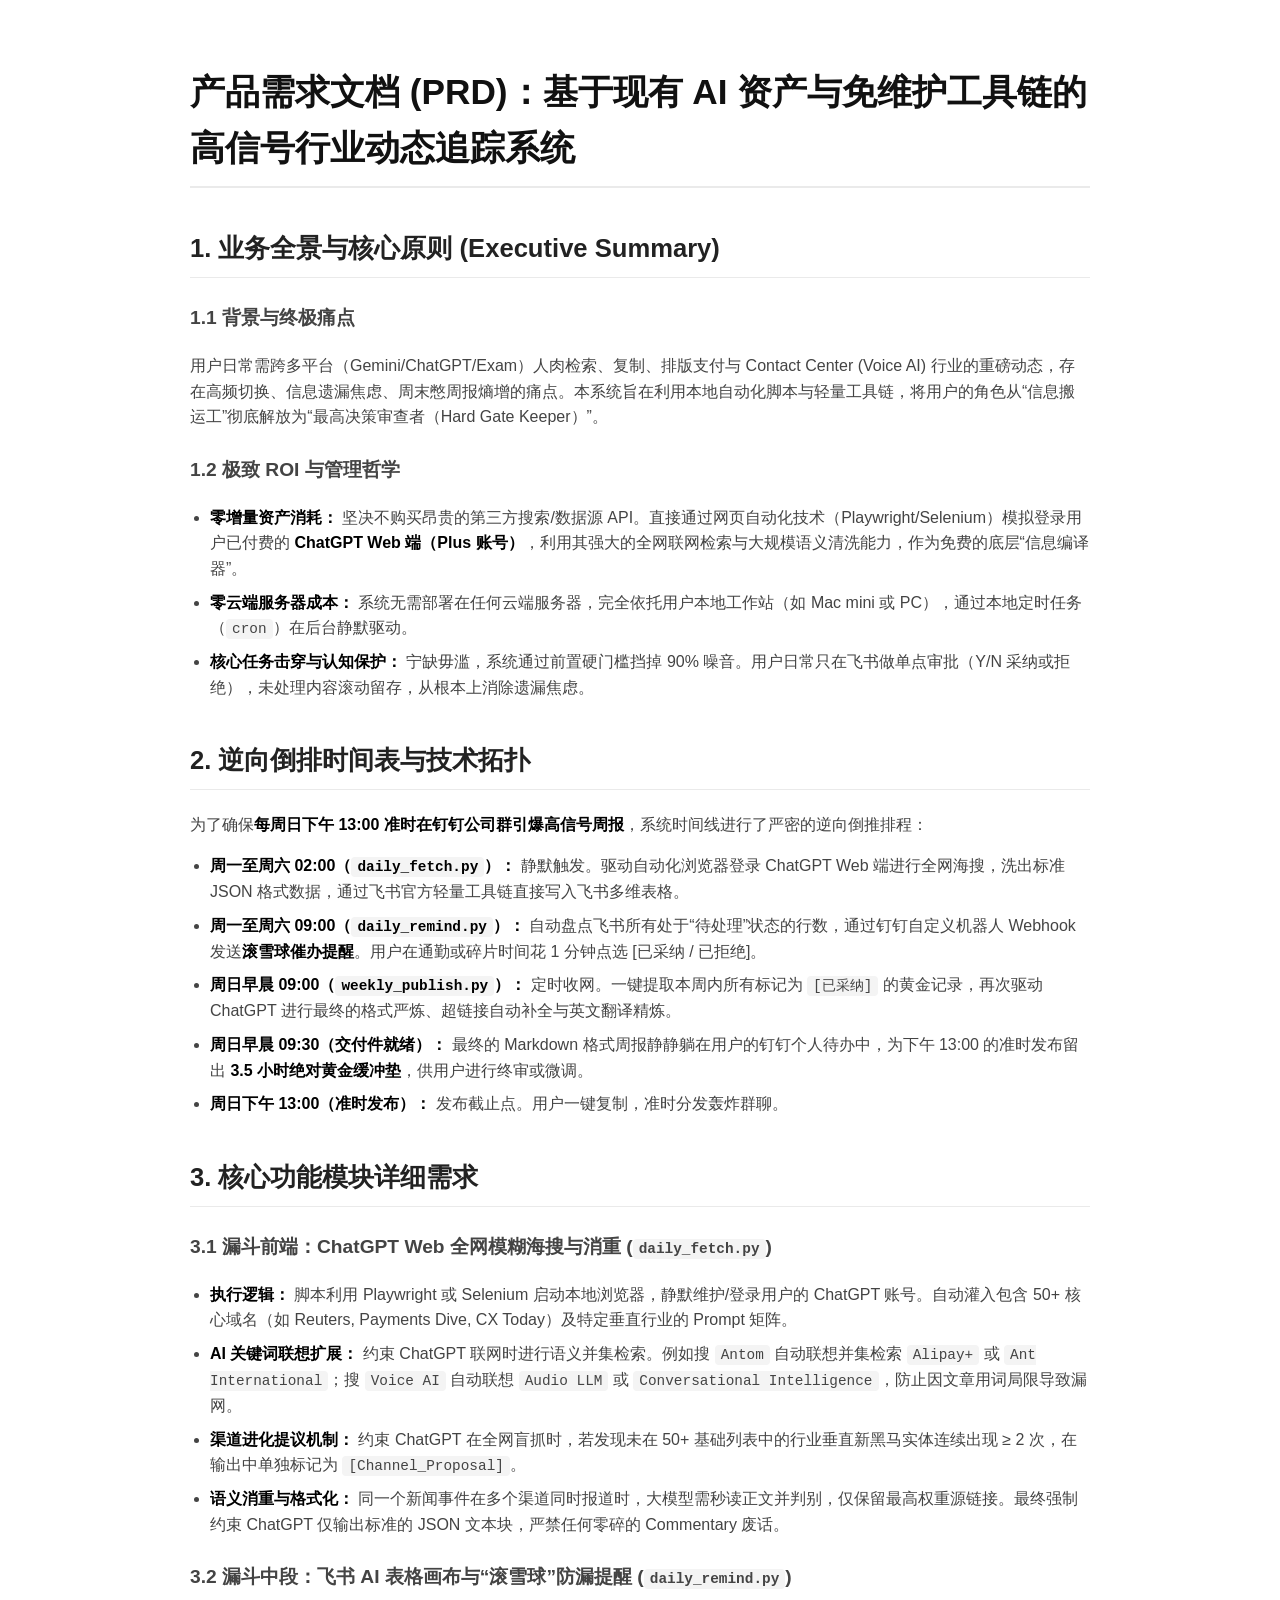
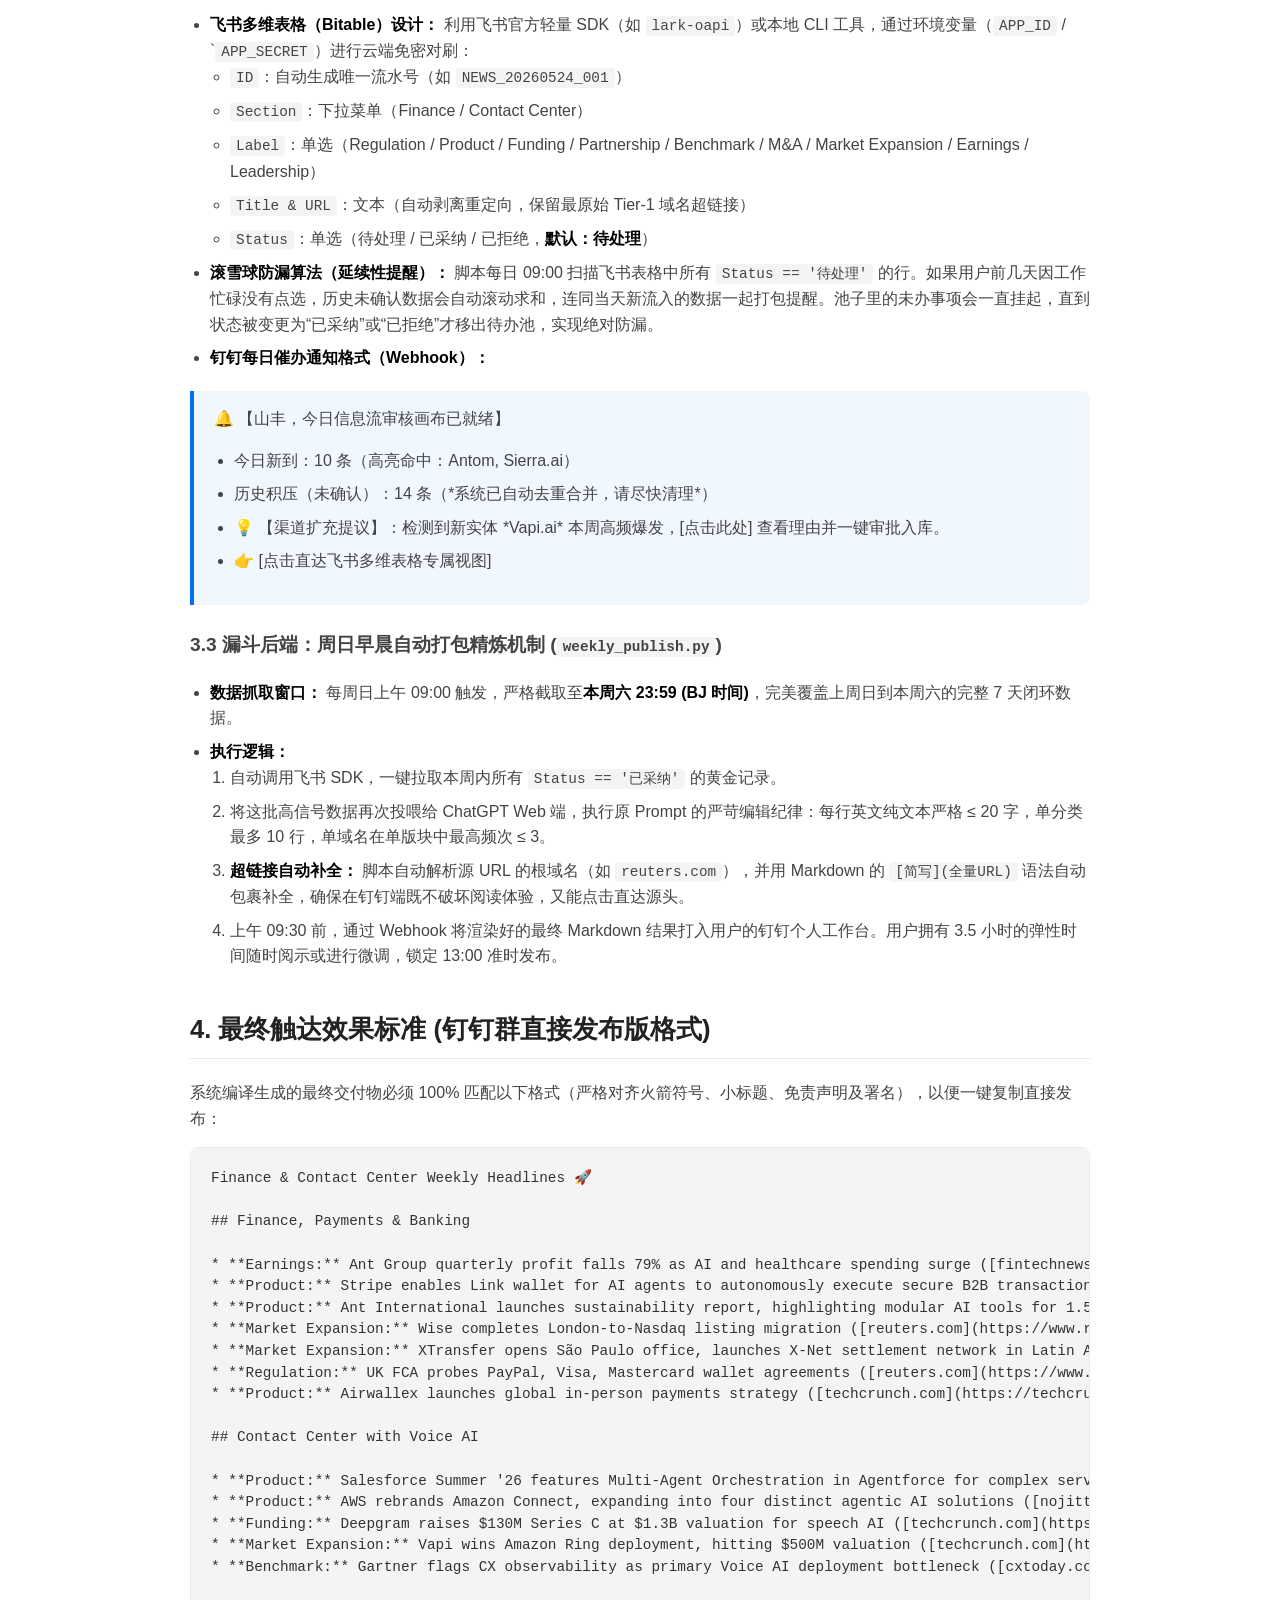
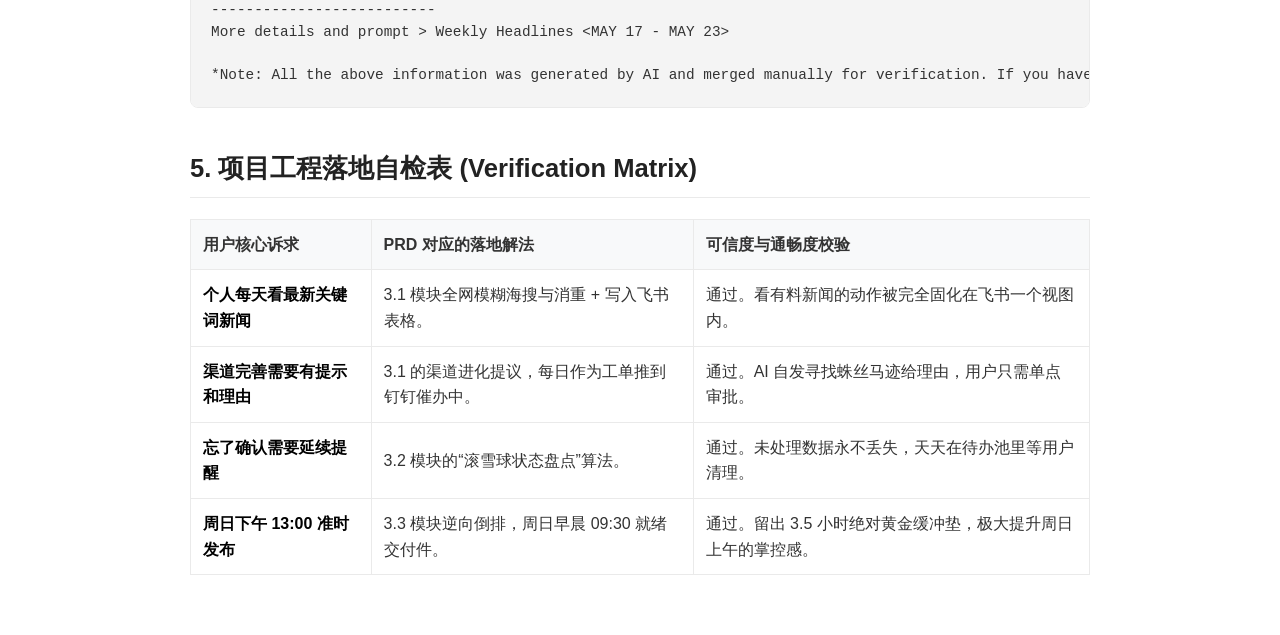
==== prd.html @ 80c6f2ec "Implement local settings dashboard" ====
<!DOCTYPE html>
<html lang="zh-CN">
<head>
    <meta charset="UTF-8">
    <meta name="viewport" content="width=device-width, initial-scale=1.0">
    <title>PRD - 高信号行业动态自动化追踪与精炼系统</title>
    <style>
        :root {
            --primary-color: #0070f3;
            --text-color: #333;
            --bg-color: #fafafa;
            --code-bg: #f4f4f4;
            --border-color: #eaeaea;
            --quote-bg: #f0f7ff;
            --quote-border: #0070f3;
        }
        body {
            font-family: -apple-system, BlinkMacSystemFont, "Segoe UI", Roboto, "Helvetica Neue", Arial, sans-serif;
            line-height: 1.6;
            color: var(--text-color);
            background-color: #fff;
            max-width: 900px;
            margin: 0 auto;
            padding: 40px 20px;
        }
        h1 {
            font-size: 2.2rem;
            border-bottom: 2px solid var(--border-color);
            padding-bottom: 10px;
            color: #111;
            margin-bottom: 30px;
        }
        h2 {
            font-size: 1.6rem;
            color: #222;
            margin-top: 40px;
            border-bottom: 1px solid var(--border-color);
            padding-bottom: 8px;
        }
        h3 {
            font-size: 1.2rem;
            color: #444;
            margin-top: 25px;
        }
        p, li {
            font-size: 1rem;
            color: #444;
        }
        ul, ol {
            padding-left: 20px;
        }
        li {
            margin-bottom: 8px;
        }
        code {
            font-family: Menlo, Monaco, Consolas, "Courier New", monospace;
            background-color: var(--code-bg);
            padding: 2px 6px;
            border-radius: 4px;
            font-size: 0.9rem;
        }
        pre {
            font-family: Menlo, Monaco, Consolas, "Courier New", monospace;
            background-color: var(--code-bg);
            padding: 20px;
            border-radius: 8px;
            overflow-x: auto;
            border: 1px solid var(--border-color);
            font-size: 0.9rem;
            line-height: 1.5;
        }
        blockquote {
            background: var(--quote-bg);
            border-left: 4px solid var(--quote-border);
            margin: 20px 0;
            padding: 15px 20px;
            border-radius: 0 8px 8px 0;
        }
        blockquote p {
            margin: 0;
            font-weight: 500;
        }
        table {
            width: 100%;
            border-collapse: collapse;
            margin: 20px 0;
        }
        th, td {
            border: 1px solid var(--border-color);
            padding: 12px;
            text-align: left;
        }
        th {
            background-color: #f8f9fa;
            font-weight: 600;
        }
        .highlight {
            font-weight: bold;
            color: #000;
        }
    </style>
</head>
<body>

    <h1>产品需求文档 (PRD)：基于现有 AI 资产与免维护工具链的高信号行业动态追踪系统</h1>

    <h2>1. 业务全景与核心原则 (Executive Summary)</h2>
    
    <h3>1.1 背景与终极痛点</h3>
    <p>用户日常需跨多平台（Gemini/ChatGPT/Exam）人肉检索、复制、排版支付与 Contact Center (Voice AI) 行业的重磅动态，存在高频切换、信息遗漏焦虑、周末憋周报熵增的痛点。本系统旨在利用本地自动化脚本与轻量工具链，将用户的角色从“信息搬运工”彻底解放为“最高决策审查者（Hard Gate Keeper）”。</p>
    
    <h3>1.2 极致 ROI 与管理哲学</h3>
    <ul>
        <li><span class="highlight">零增量资产消耗：</span> 坚决不购买昂贵的第三方搜索/数据源 API。直接通过网页自动化技术（Playwright/Selenium）模拟登录用户已付费的 <span class="highlight">ChatGPT Web 端（Plus 账号）</span>，利用其强大的全网联网检索与大规模语义清洗能力，作为免费的底层“信息编译器”。</li>
        <li><span class="highlight">零云端服务器成本：</span> 系统无需部署在任何云端服务器，完全依托用户本地工作站（如 Mac mini 或 PC），通过本地定时任务（<code>cron</code>）在后台静默驱动。</li>
        <li><span class="highlight">核心任务击穿与认知保护：</span> 宁缺毋滥，系统通过前置硬门槛挡掉 90% 噪音。用户日常只在飞书做单点审批（Y/N 采纳或拒绝），未处理内容滚动留存，从根本上消除遗漏焦虑。</li>
    </ul>

    <h2>2. 逆向倒排时间表与技术拓扑</h2>
    <p>为了确保<span class="highlight">每周日下午 13:00 准时在钉钉公司群引爆高信号周报</span>，系统时间线进行了严密的逆向倒推排程：</p>
    
    <ul>
        <li><span class="highlight">周一至周六 02:00（<code>daily_fetch.py</code>）：</span> 静默触发。驱动自动化浏览器登录 ChatGPT Web 端进行全网海搜，洗出标准 JSON 格式数据，通过飞书官方轻量工具链直接写入飞书多维表格。</li>
        <li><span class="highlight">周一至周六 09:00（<code>daily_remind.py</code>）：</span> 自动盘点飞书所有处于“待处理”状态的行数，通过钉钉自定义机器人 Webhook 发送<span class="highlight">滚雪球催办提醒</span>。用户在通勤或碎片时间花 1 分钟点选 [已采纳 / 已拒绝]。</li>
        <li><span class="highlight">周日早晨 09:00（<code>weekly_publish.py</code>）：</span> 定时收网。一键提取本周内所有标记为 <code>[已采纳]</code> 的黄金记录，再次驱动 ChatGPT 进行最终的格式严炼、超链接自动补全与英文翻译精炼。</li>
        <li><span class="highlight">周日早晨 09:30（交付件就绪）：</span> 最终的 Markdown 格式周报静静躺在用户的钉钉个人待办中，为下午 13:00 的准时发布留出 <span class="highlight">3.5 小时绝对黄金缓冲垫</span>，供用户进行终审或微调。</li>
        <li><span class="highlight">周日下午 13:00（准时发布）：</span> 发布截止点。用户一键复制，准时分发轰炸群聊。</li>
    </ul>

    <h2>3. 核心功能模块详细需求</h2>
    
    <h3>3.1 漏斗前端：ChatGPT Web 全网模糊海搜与消重 (<code>daily_fetch.py</code>)</h3>
    <ul>
        <li><span class="highlight">执行逻辑：</span> 脚本利用 Playwright 或 Selenium 启动本地浏览器，静默维护/登录用户的 ChatGPT 账号。自动灌入包含 50+ 核心域名（如 Reuters, Payments Dive, CX Today）及特定垂直行业的 Prompt 矩阵。</li>
        <li><span class="highlight">AI 关键词联想扩展：</span> 约束 ChatGPT 联网时进行语义并集检索。例如搜 <code>Antom</code> 自动联想并集检索 <code>Alipay+</code> 或 <code>Ant International</code>；搜 <code>Voice AI</code> 自动联想 <code>Audio LLM</code> 或 <code>Conversational Intelligence</code>，防止因文章用词局限导致漏网。</li>
        <li><span class="highlight">渠道进化提议机制：</span> 约束 ChatGPT 在全网盲抓时，若发现未在 50+ 基础列表中的行业垂直新黑马实体连续出现 &ge; 2 次，在输出中单独标记为 <code>[Channel_Proposal]</code>。</li>
        <li><span class="highlight">语义消重与格式化：</span> 同一个新闻事件在多个渠道同时报道时，大模型需秒读正文并判别，仅保留最高权重源链接。最终强制约束 ChatGPT 仅输出标准的 JSON 文本块，严禁任何零碎的 Commentary 废话。</li>
    </ul>

    <h3>3.2 漏斗中段：飞书 AI 表格画布与“滚雪球”防漏提醒 (<code>daily_remind.py</code>)</h3>
    <ul>
        <li><span class="highlight">飞书多维表格（Bitable）设计：</span> 利用飞书官方轻量 SDK（如 <code>lark-oapi</code>）或本地 CLI 工具，通过环境变量（<code>APP_ID</code> / `<code>APP_SECRET</code>）进行云端免密对刷：
            <ul>
                <li><code>ID</code>：自动生成唯一流水号（如 <code>NEWS_20260524_001</code>）</li>
                <li><code>Section</code>：下拉菜单（Finance / Contact Center）</li>
                <li><code>Label</code>：单选（Regulation / Product / Funding / Partnership / Benchmark / M&A / Market Expansion / Earnings / Leadership）</li>
                <li><code>Title & URL</code>：文本（自动剥离重定向，保留最原始 Tier-1 域名超链接）</li>
                <li><code>Status</code>：单选（待处理 / 已采纳 / 已拒绝，<span class="highlight">默认：待处理</span>）</li>
            </ul>
        </li>
        <li><span class="highlight">滚雪球防漏算法（延续性提醒）：</span> 脚本每日 09:00 扫描飞书表格中所有 <code>Status == '待处理'</code> 的行。如果用户前几天因工作忙碌没有点选，历史未确认数据会自动滚动求和，连同当天新流入的数据一起打包提醒。池子里的未办事项会一直挂起，直到状态被变更为“已采纳”或“已拒绝”才移出待办池，实现绝对防漏。</li>
        <li><span class="highlight">钉钉每日催办通知格式（Webhook）：</span></li>
    </ul>
    <blockquote>
        <p>🔔 【山丰，今日信息流审核画布已就绪】</p>
        <ul>
            <li>今日新到：10 条（高亮命中：Antom, Sierra.ai）</li>
            <li>历史积压（未确认）：14 条（*系统已自动去重合并，请尽快清理*）</li>
            <li>💡 【渠道扩充提议】：检测到新实体 *Vapi.ai* 本周高频爆发，[点击此处] 查看理由并一键审批入库。</li>
            <li>👉 [点击直达飞书多维表格专属视图]</li>
        </ul>
    </blockquote>

    <h3>3.3 漏斗后端：周日早晨自动打包精炼机制 (<code>weekly_publish.py</code>)</h3>
    <ul>
        <li><span class="highlight">数据抓取窗口：</span> 每周日上午 09:00 触发，严格截取至<span class="highlight">本周六 23:59 (BJ 时间)</span>，完美覆盖上周日到本周六的完整 7 天闭环数据。</li>
        <li><span class="highlight">执行逻辑：</span> 
            <ol>
                <li>自动调用飞书 SDK，一键拉取本周内所有 <code>Status == '已采纳'</code> 的黄金记录。</li>
                <li>将这批高信号数据再次投喂给 ChatGPT Web 端，执行原 Prompt 的严苛编辑纪律：每行英文纯文本严格 &le; 20 字，单分类最多 10 行，单域名在单版块中最高频次 &le; 3。</li>
                <li><span class="highlight">超链接自动补全：</span> 脚本自动解析源 URL 的根域名（如 <code>reuters.com</code>），并用 Markdown 的 <code>[简写](全量URL)</code> 语法自动包裹补全，确保在钉钉端既不破坏阅读体验，又能点击直达源头。</li>
                <li>上午 09:30 前，通过 Webhook 将渲染好的最终 Markdown 结果打入用户的钉钉个人工作台。用户拥有 3.5 小时的弹性时间随时阅示或进行微调，锁定 13:00 准时发布。</li>
            </ol>
        </li>
    </ul>

    <h2>4. 最终触达效果标准 (钉钉群直接发布版格式)</h2>
    <p>系统编译生成的最终交付物必须 100% 匹配以下格式（严格对齐火箭符号、小标题、免责声明及署名），以便一键复制直接发布：</p>
    
    <pre>
Finance & Contact Center Weekly Headlines 🚀

## Finance, Payments & Banking

* **Earnings:** Ant Group quarterly profit falls 79% as AI and healthcare spending surge ([fintechnews.hk](https://fintechnews.hk))
* **Product:** Stripe enables Link wallet for AI agents to autonomously execute secure B2B transactions ([linkedin.com](https://www.linkedin.com))
* **Product:** Ant International launches sustainability report, highlighting modular AI tools for 1.5M SMEs via WorldFirst ([forbes.com](https://www.forbes.com))
* **Market Expansion:** Wise completes London-to-Nasdaq listing migration ([reuters.com](https://www.reuters.com))
* **Market Expansion:** XTransfer opens São Paulo office, launches X-Net settlement network in Latin America ([businesswire.com](https://www.businesswire.com))
* **Regulation:** UK FCA probes PayPal, Visa, Mastercard wallet agreements ([reuters.com](https://www.reuters.com))
* **Product:** Airwallex launches global in-person payments strategy ([techcrunch.com](https://techcrunch.com))

## Contact Center with Voice AI

* **Product:** Salesforce Summer '26 features Multi-Agent Orchestration in Agentforce for complex service workflows ([salesforce.com](https://www.salesforce.com))
* **Product:** AWS rebrands Amazon Connect, expanding into four distinct agentic AI solutions ([nojitter.com](https://www.nojitter.com))
* **Funding:** Deepgram raises $130M Series C at $1.3B valuation for speech AI ([techcrunch.com](https://techcrunch.com))
* **Market Expansion:** Vapi wins Amazon Ring deployment, hitting $500M valuation ([techcrunch.com](https://techcrunch.com))
* **Benchmark:** Gartner flags CX observability as primary Voice AI deployment bottleneck ([cxtoday.com](https://www.cxtoday.com))

--------------------------
More details and prompt > Weekly Headlines &lt;MAY 17 - MAY 23&gt;

*Note: All the above information was generated by AI and merged manually for verification. If you have any suggestions or feedback, please feel free to contact me / @山丰/Franco at any time.*</pre>

    <h2>5. 项目工程落地自检表 (Verification Matrix)</h2>
    <table>
        <thead>
            <tr>
                <th>用户核心诉求</th>
                <th>PRD 对应的落地解法</th>
                <th>可信度与通畅度校验</th>
            </tr>
        </thead>
        <tbody>
            <tr>
                <td class="highlight">个人每天看最新关键词新闻</td>
                <td>3.1 模块全网模糊海搜与消重 + 写入飞书表格。</td>
                <td>通过。看有料新闻的动作被完全固化在飞书一个视图内。</td>
            </tr>
            <tr>
                <td class="highlight">渠道完善需要有提示和理由</td>
                <td>3.1 的渠道进化提议，每日作为工单推到钉钉催办中。</td>
                <td>通过。AI 自发寻找蛛丝马迹给理由，用户只需单点审批。</td>
            </tr>
            <tr>
                <td class="highlight">忘了确认需要延续提醒</td>
                <td>3.2 模块的“滚雪球状态盘点”算法。</td>
                <td>通过。未处理数据永不丢失，天天在待办池里等用户清理。</td>
            </tr>
            <tr>
                <td class="highlight">周日下午 13:00 准时发布</td>
                <td>3.3 模块逆向倒排，周日早晨 09:30 就绪交付件。</td>
                <td>通过。留出 3.5 小时绝对黄金缓冲垫，极大提升周日上午的掌控感。</td>
            </tr>
        </tbody>
    </table>

</body>
</html>
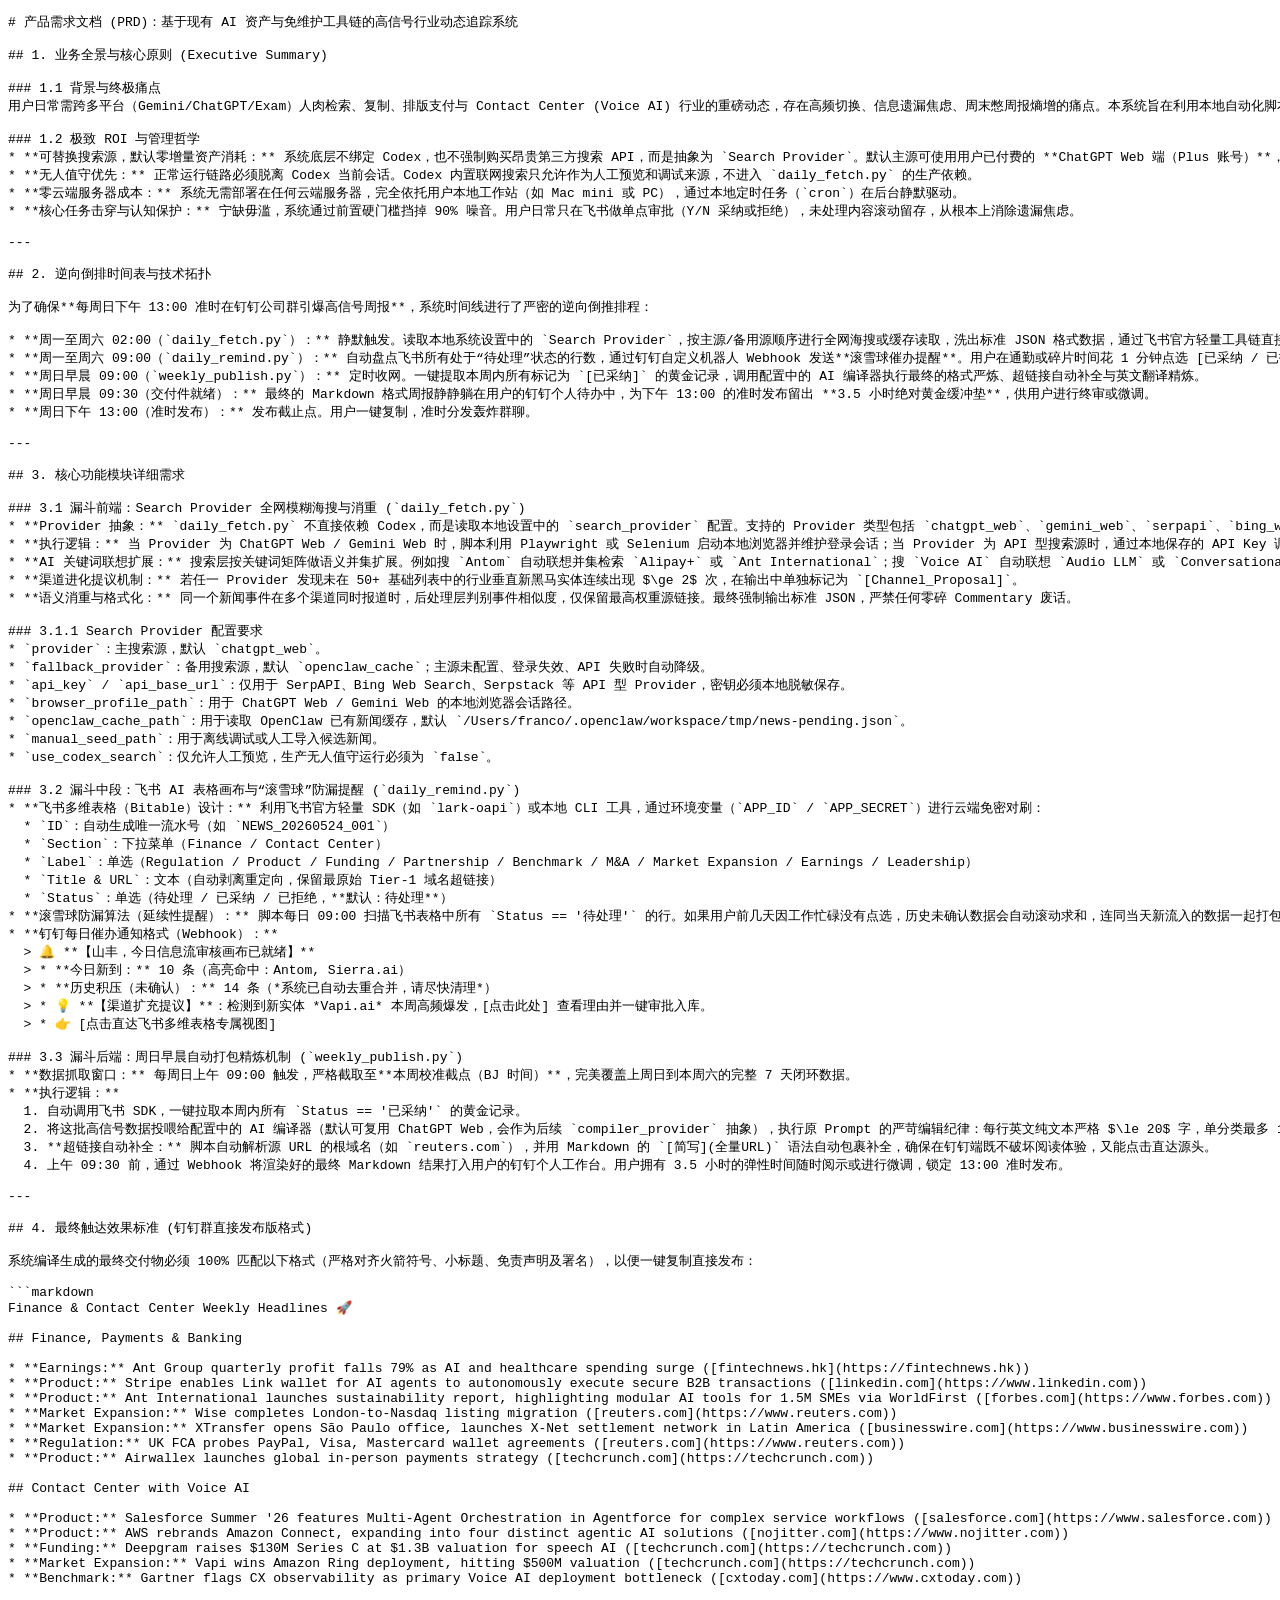
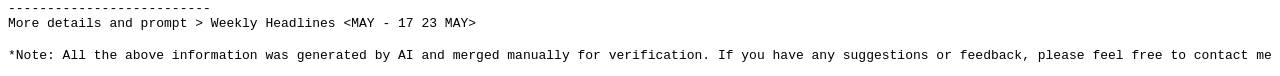
==== commit c265d08d: "Update PRD for search provider architecture" ====
--- a/prd.html
+++ b/prd.html
@@ -1,186 +1,81 @@
-<!DOCTYPE html>
-<html lang="zh-CN">
-<head>
-    <meta charset="UTF-8">
-    <meta name="viewport" content="width=device-width, initial-scale=1.0">
-    <title>PRD - 高信号行业动态自动化追踪与精炼系统</title>
-    <style>
-        :root {
-            --primary-color: #0070f3;
-            --text-color: #333;
-            --bg-color: #fafafa;
-            --code-bg: #f4f4f4;
-            --border-color: #eaeaea;
-            --quote-bg: #f0f7ff;
-            --quote-border: #0070f3;
-        }
-        body {
-            font-family: -apple-system, BlinkMacSystemFont, "Segoe UI", Roboto, "Helvetica Neue", Arial, sans-serif;
-            line-height: 1.6;
-            color: var(--text-color);
-            background-color: #fff;
-            max-width: 900px;
-            margin: 0 auto;
-            padding: 40px 20px;
-        }
-        h1 {
-            font-size: 2.2rem;
-            border-bottom: 2px solid var(--border-color);
-            padding-bottom: 10px;
-            color: #111;
-            margin-bottom: 30px;
-        }
-        h2 {
-            font-size: 1.6rem;
-            color: #222;
-            margin-top: 40px;
-            border-bottom: 1px solid var(--border-color);
-            padding-bottom: 8px;
-        }
-        h3 {
-            font-size: 1.2rem;
-            color: #444;
-            margin-top: 25px;
-        }
-        p, li {
-            font-size: 1rem;
-            color: #444;
-        }
-        ul, ol {
-            padding-left: 20px;
-        }
-        li {
-            margin-bottom: 8px;
-        }
-        code {
-            font-family: Menlo, Monaco, Consolas, "Courier New", monospace;
-            background-color: var(--code-bg);
-            padding: 2px 6px;
-            border-radius: 4px;
-            font-size: 0.9rem;
-        }
-        pre {
-            font-family: Menlo, Monaco, Consolas, "Courier New", monospace;
-            background-color: var(--code-bg);
-            padding: 20px;
-            border-radius: 8px;
-            overflow-x: auto;
-            border: 1px solid var(--border-color);
-            font-size: 0.9rem;
-            line-height: 1.5;
-        }
-        blockquote {
-            background: var(--quote-bg);
-            border-left: 4px solid var(--quote-border);
-            margin: 20px 0;
-            padding: 15px 20px;
-            border-radius: 0 8px 8px 0;
-        }
-        blockquote p {
-            margin: 0;
-            font-weight: 500;
-        }
-        table {
-            width: 100%;
-            border-collapse: collapse;
-            margin: 20px 0;
-        }
-        th, td {
-            border: 1px solid var(--border-color);
-            padding: 12px;
-            text-align: left;
-        }
-        th {
-            background-color: #f8f9fa;
-            font-weight: 600;
-        }
-        .highlight {
-            font-weight: bold;
-            color: #000;
-        }
-    </style>
-</head>
-<body>
+<!doctype html><html><head><meta charset="utf-8"><title>PRD</title></head><body><pre># 产品需求文档 (PRD)：基于现有 AI 资产与免维护工具链的高信号行业动态追踪系统
 
-    <h1>产品需求文档 (PRD)：基于现有 AI 资产与免维护工具链的高信号行业动态追踪系统</h1>
+## 1. 业务全景与核心原则 (Executive Summary)
 
-    <h2>1. 业务全景与核心原则 (Executive Summary)</h2>
-    
-    <h3>1.1 背景与终极痛点</h3>
-    <p>用户日常需跨多平台（Gemini/ChatGPT/Exam）人肉检索、复制、排版支付与 Contact Center (Voice AI) 行业的重磅动态，存在高频切换、信息遗漏焦虑、周末憋周报熵增的痛点。本系统旨在利用本地自动化脚本与轻量工具链，将用户的角色从“信息搬运工”彻底解放为“最高决策审查者（Hard Gate Keeper）”。</p>
-    
-    <h3>1.2 极致 ROI 与管理哲学</h3>
-    <ul>
-        <li><span class="highlight">零增量资产消耗：</span> 坚决不购买昂贵的第三方搜索/数据源 API。直接通过网页自动化技术（Playwright/Selenium）模拟登录用户已付费的 <span class="highlight">ChatGPT Web 端（Plus 账号）</span>，利用其强大的全网联网检索与大规模语义清洗能力，作为免费的底层“信息编译器”。</li>
-        <li><span class="highlight">零云端服务器成本：</span> 系统无需部署在任何云端服务器，完全依托用户本地工作站（如 Mac mini 或 PC），通过本地定时任务（<code>cron</code>）在后台静默驱动。</li>
-        <li><span class="highlight">核心任务击穿与认知保护：</span> 宁缺毋滥，系统通过前置硬门槛挡掉 90% 噪音。用户日常只在飞书做单点审批（Y/N 采纳或拒绝），未处理内容滚动留存，从根本上消除遗漏焦虑。</li>
-    </ul>
+### 1.1 背景与终极痛点
+用户日常需跨多平台（Gemini/ChatGPT/Exam）人肉检索、复制、排版支付与 Contact Center (Voice AI) 行业的重磅动态，存在高频切换、信息遗漏焦虑、周末憋周报熵增的痛点。本系统旨在利用本地自动化脚本与轻量工具链，将用户的角色从“信息搬运工”彻底解放为“最高决策审查者（Hard Gate Keeper）”。
 
-    <h2>2. 逆向倒排时间表与技术拓扑</h2>
-    <p>为了确保<span class="highlight">每周日下午 13:00 准时在钉钉公司群引爆高信号周报</span>，系统时间线进行了严密的逆向倒推排程：</p>
-    
-    <ul>
-        <li><span class="highlight">周一至周六 02:00（<code>daily_fetch.py</code>）：</span> 静默触发。驱动自动化浏览器登录 ChatGPT Web 端进行全网海搜，洗出标准 JSON 格式数据，通过飞书官方轻量工具链直接写入飞书多维表格。</li>
-        <li><span class="highlight">周一至周六 09:00（<code>daily_remind.py</code>）：</span> 自动盘点飞书所有处于“待处理”状态的行数，通过钉钉自定义机器人 Webhook 发送<span class="highlight">滚雪球催办提醒</span>。用户在通勤或碎片时间花 1 分钟点选 [已采纳 / 已拒绝]。</li>
-        <li><span class="highlight">周日早晨 09:00（<code>weekly_publish.py</code>）：</span> 定时收网。一键提取本周内所有标记为 <code>[已采纳]</code> 的黄金记录，再次驱动 ChatGPT 进行最终的格式严炼、超链接自动补全与英文翻译精炼。</li>
-        <li><span class="highlight">周日早晨 09:30（交付件就绪）：</span> 最终的 Markdown 格式周报静静躺在用户的钉钉个人待办中，为下午 13:00 的准时发布留出 <span class="highlight">3.5 小时绝对黄金缓冲垫</span>，供用户进行终审或微调。</li>
-        <li><span class="highlight">周日下午 13:00（准时发布）：</span> 发布截止点。用户一键复制，准时分发轰炸群聊。</li>
-    </ul>
+### 1.2 极致 ROI 与管理哲学
+* **可替换搜索源，默认零增量资产消耗：** 系统底层不绑定 Codex，也不强制购买昂贵第三方搜索 API，而是抽象为 `Search Provider`。默认主源可使用用户已付费的 **ChatGPT Web 端（Plus 账号）**，通过 Playwright/Selenium 维护本地浏览器会话；备用源可使用 Gemini Web、OpenClaw 既有缓存、手工种子文件，或在未来按需接入 SerpAPI / Bing Web Search / Serpstack 等付费 API。
+* **无人值守优先：** 正常运行链路必须脱离 Codex 当前会话。Codex 内置联网搜索只允许作为人工预览和调试来源，不进入 `daily_fetch.py` 的生产依赖。
+* **零云端服务器成本：** 系统无需部署在任何云端服务器，完全依托用户本地工作站（如 Mac mini 或 PC），通过本地定时任务（`cron`）在后台静默驱动。
+* **核心任务击穿与认知保护：** 宁缺毋滥，系统通过前置硬门槛挡掉 90% 噪音。用户日常只在飞书做单点审批（Y/N 采纳或拒绝），未处理内容滚动留存，从根本上消除遗漏焦虑。
 
-    <h2>3. 核心功能模块详细需求</h2>
-    
-    <h3>3.1 漏斗前端：ChatGPT Web 全网模糊海搜与消重 (<code>daily_fetch.py</code>)</h3>
-    <ul>
-        <li><span class="highlight">执行逻辑：</span> 脚本利用 Playwright 或 Selenium 启动本地浏览器，静默维护/登录用户的 ChatGPT 账号。自动灌入包含 50+ 核心域名（如 Reuters, Payments Dive, CX Today）及特定垂直行业的 Prompt 矩阵。</li>
-        <li><span class="highlight">AI 关键词联想扩展：</span> 约束 ChatGPT 联网时进行语义并集检索。例如搜 <code>Antom</code> 自动联想并集检索 <code>Alipay+</code> 或 <code>Ant International</code>；搜 <code>Voice AI</code> 自动联想 <code>Audio LLM</code> 或 <code>Conversational Intelligence</code>，防止因文章用词局限导致漏网。</li>
-        <li><span class="highlight">渠道进化提议机制：</span> 约束 ChatGPT 在全网盲抓时，若发现未在 50+ 基础列表中的行业垂直新黑马实体连续出现 &ge; 2 次，在输出中单独标记为 <code>[Channel_Proposal]</code>。</li>
-        <li><span class="highlight">语义消重与格式化：</span> 同一个新闻事件在多个渠道同时报道时，大模型需秒读正文并判别，仅保留最高权重源链接。最终强制约束 ChatGPT 仅输出标准的 JSON 文本块，严禁任何零碎的 Commentary 废话。</li>
-    </ul>
+---
 
-    <h3>3.2 漏斗中段：飞书 AI 表格画布与“滚雪球”防漏提醒 (<code>daily_remind.py</code>)</h3>
-    <ul>
-        <li><span class="highlight">飞书多维表格（Bitable）设计：</span> 利用飞书官方轻量 SDK（如 <code>lark-oapi</code>）或本地 CLI 工具，通过环境变量（<code>APP_ID</code> / `<code>APP_SECRET</code>）进行云端免密对刷：
-            <ul>
-                <li><code>ID</code>：自动生成唯一流水号（如 <code>NEWS_20260524_001</code>）</li>
-                <li><code>Section</code>：下拉菜单（Finance / Contact Center）</li>
-                <li><code>Label</code>：单选（Regulation / Product / Funding / Partnership / Benchmark / M&A / Market Expansion / Earnings / Leadership）</li>
-                <li><code>Title & URL</code>：文本（自动剥离重定向，保留最原始 Tier-1 域名超链接）</li>
-                <li><code>Status</code>：单选（待处理 / 已采纳 / 已拒绝，<span class="highlight">默认：待处理</span>）</li>
-            </ul>
-        </li>
-        <li><span class="highlight">滚雪球防漏算法（延续性提醒）：</span> 脚本每日 09:00 扫描飞书表格中所有 <code>Status == '待处理'</code> 的行。如果用户前几天因工作忙碌没有点选，历史未确认数据会自动滚动求和，连同当天新流入的数据一起打包提醒。池子里的未办事项会一直挂起，直到状态被变更为“已采纳”或“已拒绝”才移出待办池，实现绝对防漏。</li>
-        <li><span class="highlight">钉钉每日催办通知格式（Webhook）：</span></li>
-    </ul>
-    <blockquote>
-        <p>🔔 【山丰，今日信息流审核画布已就绪】</p>
-        <ul>
-            <li>今日新到：10 条（高亮命中：Antom, Sierra.ai）</li>
-            <li>历史积压（未确认）：14 条（*系统已自动去重合并，请尽快清理*）</li>
-            <li>💡 【渠道扩充提议】：检测到新实体 *Vapi.ai* 本周高频爆发，[点击此处] 查看理由并一键审批入库。</li>
-            <li>👉 [点击直达飞书多维表格专属视图]</li>
-        </ul>
-    </blockquote>
+## 2. 逆向倒排时间表与技术拓扑
 
-    <h3>3.3 漏斗后端：周日早晨自动打包精炼机制 (<code>weekly_publish.py</code>)</h3>
-    <ul>
-        <li><span class="highlight">数据抓取窗口：</span> 每周日上午 09:00 触发，严格截取至<span class="highlight">本周六 23:59 (BJ 时间)</span>，完美覆盖上周日到本周六的完整 7 天闭环数据。</li>
-        <li><span class="highlight">执行逻辑：</span> 
-            <ol>
-                <li>自动调用飞书 SDK，一键拉取本周内所有 <code>Status == '已采纳'</code> 的黄金记录。</li>
-                <li>将这批高信号数据再次投喂给 ChatGPT Web 端，执行原 Prompt 的严苛编辑纪律：每行英文纯文本严格 &le; 20 字，单分类最多 10 行，单域名在单版块中最高频次 &le; 3。</li>
-                <li><span class="highlight">超链接自动补全：</span> 脚本自动解析源 URL 的根域名（如 <code>reuters.com</code>），并用 Markdown 的 <code>[简写](全量URL)</code> 语法自动包裹补全，确保在钉钉端既不破坏阅读体验，又能点击直达源头。</li>
-                <li>上午 09:30 前，通过 Webhook 将渲染好的最终 Markdown 结果打入用户的钉钉个人工作台。用户拥有 3.5 小时的弹性时间随时阅示或进行微调，锁定 13:00 准时发布。</li>
-            </ol>
-        </li>
-    </ul>
+为了确保**每周日下午 13:00 准时在钉钉公司群引爆高信号周报**，系统时间线进行了严密的逆向倒推排程：
 
-    <h2>4. 最终触达效果标准 (钉钉群直接发布版格式)</h2>
-    <p>系统编译生成的最终交付物必须 100% 匹配以下格式（严格对齐火箭符号、小标题、免责声明及署名），以便一键复制直接发布：</p>
-    
-    <pre>
-Finance & Contact Center Weekly Headlines 🚀
+* **周一至周六 02:00（`daily_fetch.py`）：** 静默触发。读取本地系统设置中的 `Search Provider`，按主源/备用源顺序进行全网海搜或缓存读取，洗出标准 JSON 格式数据，通过飞书官方轻量工具链直接写入飞书多维表格。
+* **周一至周六 09:00（`daily_remind.py`）：** 自动盘点飞书所有处于“待处理”状态的行数，通过钉钉自定义机器人 Webhook 发送**滚雪球催办提醒**。用户在通勤或碎片时间花 1 分钟点选 [已采纳 / 已拒绝]。
+* **周日早晨 09:00（`weekly_publish.py`）：** 定时收网。一键提取本周内所有标记为 `[已采纳]` 的黄金记录，调用配置中的 AI 编译器执行最终的格式严炼、超链接自动补全与英文翻译精炼。
+* **周日早晨 09:30（交付件就绪）：** 最终的 Markdown 格式周报静静躺在用户的钉钉个人待办中，为下午 13:00 的准时发布留出 **3.5 小时绝对黄金缓冲垫**，供用户进行终审或微调。
+* **周日下午 13:00（准时发布）：** 发布截止点。用户一键复制，准时分发轰炸群聊。
 
-## Finance, Payments & Banking
+---
+
+## 3. 核心功能模块详细需求
+
+### 3.1 漏斗前端：Search Provider 全网模糊海搜与消重 (`daily_fetch.py`)
+* **Provider 抽象：** `daily_fetch.py` 不直接依赖 Codex，而是读取本地设置中的 `search_provider` 配置。支持的 Provider 类型包括 `chatgpt_web`、`gemini_web`、`serpapi`、`bing_web_search`、`serpstack`、`openclaw_cache`、`manual_seed`。默认主源为 `chatgpt_web`，默认备用源为 `openclaw_cache`。
+* **执行逻辑：** 当 Provider 为 ChatGPT Web / Gemini Web 时，脚本利用 Playwright 或 Selenium 启动本地浏览器并维护登录会话；当 Provider 为 API 型搜索源时，通过本地保存的 API Key 调用；当 Provider 为 OpenClaw Cache 或 Manual Seed 时，从本地文件读取候选新闻。所有 Provider 必须输出统一的 `SearchResult` 结构，再进入同一套筛选、去重和落库流程。
+* **AI 关键词联想扩展：** 搜索层按关键词矩阵做语义并集扩展。例如搜 `Antom` 自动联想并集检索 `Alipay+` 或 `Ant International`；搜 `Voice AI` 自动联想 `Audio LLM` 或 `Conversational Intelligence`，防止因文章用词局限导致漏网。
+* **渠道进化提议机制：** 若任一 Provider 发现未在 50+ 基础列表中的行业垂直新黑马实体连续出现 $\ge 2$ 次，在输出中单独标记为 `[Channel_Proposal]`。
+* **语义消重与格式化：** 同一个新闻事件在多个渠道同时报道时，后处理层判别事件相似度，仅保留最高权重源链接。最终强制输出标准 JSON，严禁任何零碎 Commentary 废话。
+
+### 3.1.1 Search Provider 配置要求
+* `provider`：主搜索源，默认 `chatgpt_web`。
+* `fallback_provider`：备用搜索源，默认 `openclaw_cache`；主源未配置、登录失效、API 失败时自动降级。
+* `api_key` / `api_base_url`：仅用于 SerpAPI、Bing Web Search、Serpstack 等 API 型 Provider，密钥必须本地脱敏保存。
+* `browser_profile_path`：用于 ChatGPT Web / Gemini Web 的本地浏览器会话路径。
+* `openclaw_cache_path`：用于读取 OpenClaw 已有新闻缓存，默认 `/Users/franco/.openclaw/workspace/tmp/news-pending.json`。
+* `manual_seed_path`：用于离线调试或人工导入候选新闻。
+* `use_codex_search`：仅允许人工预览，生产无人值守运行必须为 `false`。
+
+### 3.2 漏斗中段：飞书 AI 表格画布与“滚雪球”防漏提醒 (`daily_remind.py`)
+* **飞书多维表格（Bitable）设计：** 利用飞书官方轻量 SDK（如 `lark-oapi`）或本地 CLI 工具，通过环境变量（`APP_ID` / `APP_SECRET`）进行云端免密对刷：
+  * `ID`：自动生成唯一流水号（如 `NEWS_20260524_001`）
+  * `Section`：下拉菜单（Finance / Contact Center）
+  * `Label`：单选（Regulation / Product / Funding / Partnership / Benchmark / M&amp;A / Market Expansion / Earnings / Leadership）
+  * `Title &amp; URL`：文本（自动剥离重定向，保留最原始 Tier-1 域名超链接）
+  * `Status`：单选（待处理 / 已采纳 / 已拒绝，**默认：待处理**）
+* **滚雪球防漏算法（延续性提醒）：** 脚本每日 09:00 扫描飞书表格中所有 `Status == &#x27;待处理&#x27;` 的行。如果用户前几天因工作忙碌没有点选，历史未确认数据会自动滚动求和，连同当天新流入的数据一起打包提醒。池子里的未办事项会一直挂起，直到状态被变更为“已采纳”或“已拒绝”才移出待办池，实现绝对防漏。
+* **钉钉每日催办通知格式（Webhook）：**
+  &gt; 🔔 **【山丰，今日信息流审核画布已就绪】**
+  &gt; * **今日新到：** 10 条（高亮命中：Antom, Sierra.ai）
+  &gt; * **历史积压（未确认）：** 14 条（*系统已自动去重合并，请尽快清理*）
+  &gt; * 💡 **【渠道扩充提议】**：检测到新实体 *Vapi.ai* 本周高频爆发，[点击此处] 查看理由并一键审批入库。
+  &gt; * 👉 [点击直达飞书多维表格专属视图]
+
+### 3.3 漏斗后端：周日早晨自动打包精炼机制 (`weekly_publish.py`)
+* **数据抓取窗口：** 每周日上午 09:00 触发，严格截取至**本周校准截点（BJ 时间）**，完美覆盖上周日到本周六的完整 7 天闭环数据。
+* **执行逻辑：** 
+  1. 自动调用飞书 SDK，一键拉取本周内所有 `Status == &#x27;已采纳&#x27;` 的黄金记录。
+  2. 将这批高信号数据投喂给配置中的 AI 编译器（默认可复用 ChatGPT Web，会作为后续 `compiler_provider` 抽象），执行原 Prompt 的严苛编辑纪律：每行英文纯文本严格 $\le 20$ 字，单分类最多 10 行，单域名在单版块中最高频次 $\le 3$。
+  3. **超链接自动补全：** 脚本自动解析源 URL 的根域名（如 `reuters.com`），并用 Markdown 的 `[简写](全量URL)` 语法自动包裹补全，确保在钉钉端既不破坏阅读体验，又能点击直达源头。
+  4. 上午 09:30 前，通过 Webhook 将渲染好的最终 Markdown 结果打入用户的钉钉个人工作台。用户拥有 3.5 小时的弹性时间随时阅示或进行微调，锁定 13:00 准时发布。
+
+---
+
+## 4. 最终触达效果标准 (钉钉群直接发布版格式)
+
+系统编译生成的最终交付物必须 100% 匹配以下格式（严格对齐火箭符号、小标题、免责声明及署名），以便一键复制直接发布：
+
+```markdown
+Finance &amp; Contact Center Weekly Headlines 🚀
+
+## Finance, Payments &amp; Banking
 
 * **Earnings:** Ant Group quarterly profit falls 79% as AI and healthcare spending surge ([fintechnews.hk](https://fintechnews.hk))
 * **Product:** Stripe enables Link wallet for AI agents to autonomously execute secure B2B transactions ([linkedin.com](https://www.linkedin.com))
@@ -192,49 +87,14 @@
 
 ## Contact Center with Voice AI
 
-* **Product:** Salesforce Summer '26 features Multi-Agent Orchestration in Agentforce for complex service workflows ([salesforce.com](https://www.salesforce.com))
+* **Product:** Salesforce Summer &#x27;26 features Multi-Agent Orchestration in Agentforce for complex service workflows ([salesforce.com](https://www.salesforce.com))
 * **Product:** AWS rebrands Amazon Connect, expanding into four distinct agentic AI solutions ([nojitter.com](https://www.nojitter.com))
 * **Funding:** Deepgram raises $130M Series C at $1.3B valuation for speech AI ([techcrunch.com](https://techcrunch.com))
 * **Market Expansion:** Vapi wins Amazon Ring deployment, hitting $500M valuation ([techcrunch.com](https://techcrunch.com))
 * **Benchmark:** Gartner flags CX observability as primary Voice AI deployment bottleneck ([cxtoday.com](https://www.cxtoday.com))
 
 --------------------------
-More details and prompt > Weekly Headlines &lt;MAY 17 - MAY 23&gt;
+More details and prompt &gt; Weekly Headlines &lt;MAY - 17 23 MAY&gt;
 
-*Note: All the above information was generated by AI and merged manually for verification. If you have any suggestions or feedback, please feel free to contact me / @山丰/Franco at any time.*</pre>
-
-    <h2>5. 项目工程落地自检表 (Verification Matrix)</h2>
-    <table>
-        <thead>
-            <tr>
-                <th>用户核心诉求</th>
-                <th>PRD 对应的落地解法</th>
-                <th>可信度与通畅度校验</th>
-            </tr>
-        </thead>
-        <tbody>
-            <tr>
-                <td class="highlight">个人每天看最新关键词新闻</td>
-                <td>3.1 模块全网模糊海搜与消重 + 写入飞书表格。</td>
-                <td>通过。看有料新闻的动作被完全固化在飞书一个视图内。</td>
-            </tr>
-            <tr>
-                <td class="highlight">渠道完善需要有提示和理由</td>
-                <td>3.1 的渠道进化提议，每日作为工单推到钉钉催办中。</td>
-                <td>通过。AI 自发寻找蛛丝马迹给理由，用户只需单点审批。</td>
-            </tr>
-            <tr>
-                <td class="highlight">忘了确认需要延续提醒</td>
-                <td>3.2 模块的“滚雪球状态盘点”算法。</td>
-                <td>通过。未处理数据永不丢失，天天在待办池里等用户清理。</td>
-            </tr>
-            <tr>
-                <td class="highlight">周日下午 13:00 准时发布</td>
-                <td>3.3 模块逆向倒排，周日早晨 09:30 就绪交付件。</td>
-                <td>通过。留出 3.5 小时绝对黄金缓冲垫，极大提升周日上午的掌控感。</td>
-            </tr>
-        </tbody>
-    </table>
-
-</body>
-</html>
+*Note: All the above information was generated by AI and merged manually for verification. If you have any suggestions or feedback, please feel free to contact me / @山丰/Franco at any time.*
+</pre></body></html>
